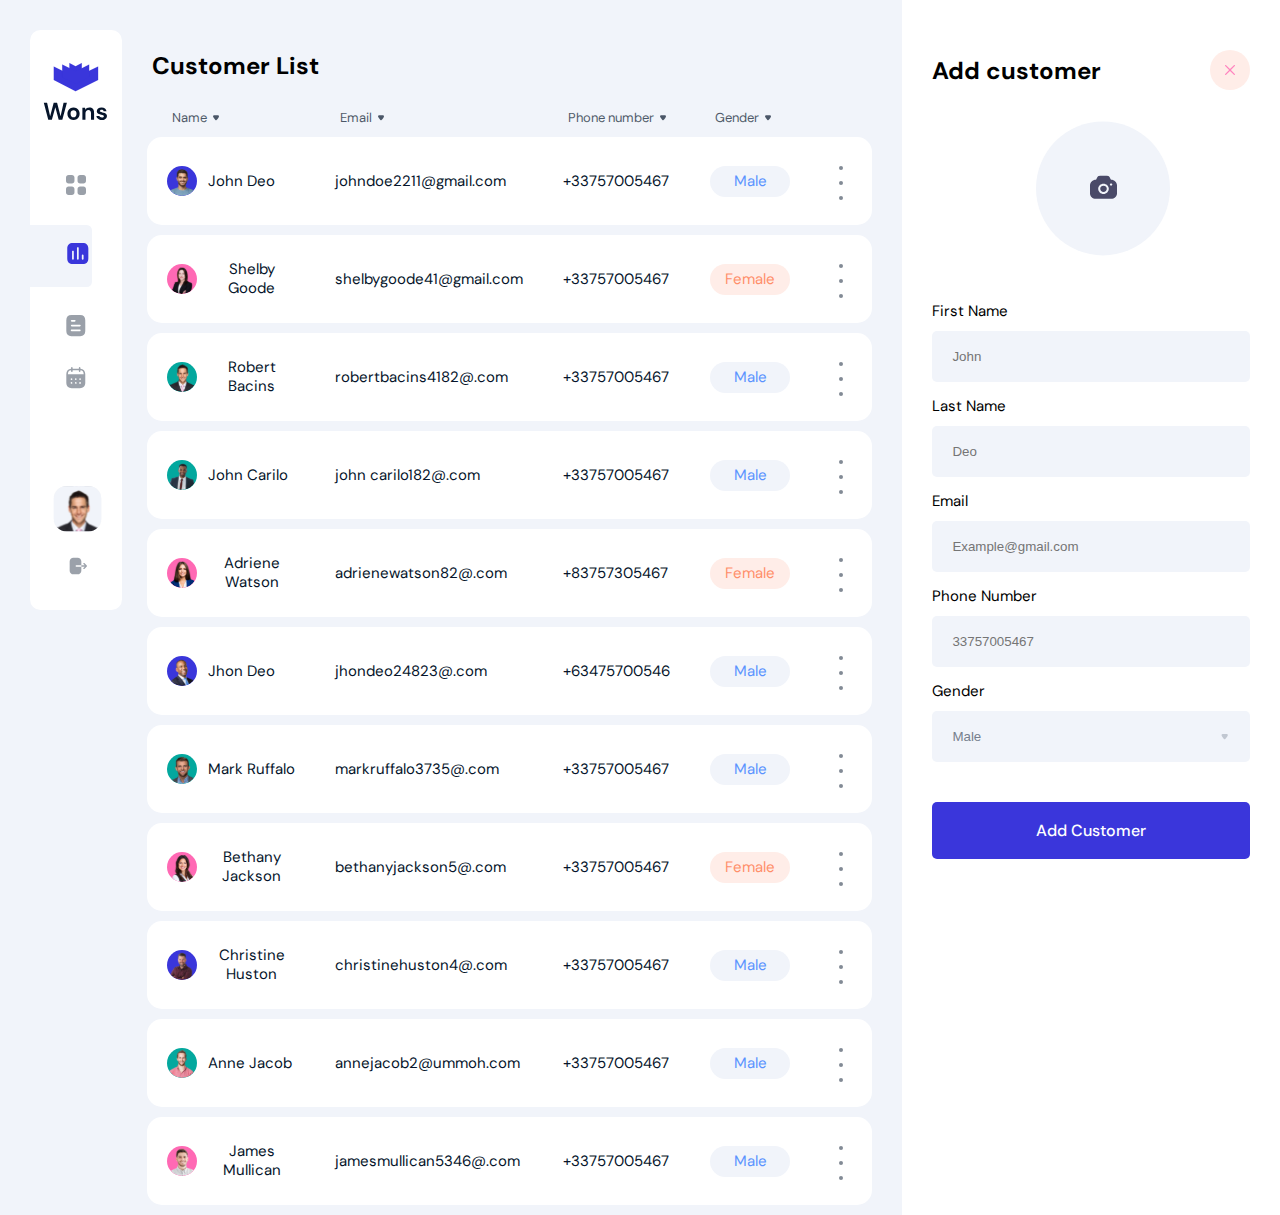
==== customer_list.html @ eb3555b6 "Added a few pages, log in, sign up, and customer list" ====
<!DOCTYPE html>
<html lang="en">
<head>
    <meta charset="UTF-8">
    <meta http-equiv="X-UA-Compatible" content="IE=edge">
    <meta name="viewport" content="width=device-width, user-scalable=no, initial-scale=1.0, maximum-scale=1.0, minimum-scale=1.0">
    <title>Wons</title>
    <link rel="stylesheet" href="css/style.css">
</head>
<body>
    <aside>  
        <div class="container">
            <navigation class="navigation">
                <div class="logo_block">
                    <a href="#"><img src="/img/logo.svg" alt="logo"></a>
                </div>
                <div class="menu_bar">
                    <a href="/index.html" ><svg width="20" height="20" viewBox="0 0 20 20" fill="none" xmlns="http://www.w3.org/2000/svg">
                            <path fill-rule="evenodd" clip-rule="evenodd" d="M2.54 0H5.92C7.33 0 8.46 1.15 8.46 2.561V5.97C8.46 7.39 7.33 8.53 5.92 8.53H2.54C1.14 8.53 0 7.39 0 5.97V2.561C0 1.15 1.14 0 2.54 0ZM2.54 11.4697H5.92C7.33 11.4697 8.46 12.6107 8.46 14.0307V17.4397C8.46 18.8497 7.33 19.9997 5.92 19.9997H2.54C1.14 19.9997 0 18.8497 0 17.4397V14.0307C0 12.6107 1.14 11.4697 2.54 11.4697ZM17.4601 0H14.0801C12.6701 0 11.5401 1.15 11.5401 2.561V5.97C11.5401 7.39 12.6701 8.53 14.0801 8.53H17.4601C18.8601 8.53 20.0001 7.39 20.0001 5.97V2.561C20.0001 1.15 18.8601 0 17.4601 0ZM14.0801 11.4697H17.4601C18.8601 11.4697 20.0001 12.6107 20.0001 14.0307V17.4397C20.0001 18.8497 18.8601 19.9997 17.4601 19.9997H14.0801C12.6701 19.9997 11.5401 18.8497 11.5401 17.4397V14.0307C11.5401 12.6107 12.6701 11.4697 14.0801 11.4697Z" fill="#06152B"/></g></svg></a>                     
                    <a href="/customer_list.html" class="active"><svg width="26" height="27" viewBox="0 0 26 27" fill="none" xmlns="http://www.w3.org/2000/svg">
                            <path fill-rule="evenodd" clip-rule="evenodd" d="M7.86874 2.97266H17.7137C21.2989 2.97266 23.3229 5.01036 23.3335 8.60301V18.4693C23.3335 22.0609 21.2989 24.0997 17.7137 24.0997H7.86874C4.2835 24.0997 2.25 22.0609 2.25 18.4693V8.60301C2.25 5.01036 4.2835 2.97266 7.86874 2.97266ZM12.8438 19.7258C13.2981 19.7258 13.6766 19.3878 13.7188 18.9336V8.16933C13.7609 7.84186 13.6039 7.51334 13.3192 7.33481C13.023 7.15523 12.6646 7.15523 12.381 7.33481C12.0953 7.51334 11.9383 7.84186 11.9688 8.16933V18.9336C12.0226 19.3878 12.401 19.7258 12.8438 19.7258ZM17.6935 19.726C18.1363 19.726 18.5147 19.388 18.5685 18.9337V15.4689C18.5991 15.1298 18.442 14.8139 18.1563 14.6344C17.8727 14.4548 17.5143 14.4548 17.2192 14.6344C16.9335 14.8139 16.7764 15.1298 16.8186 15.4689V18.9337C16.8607 19.388 17.2392 19.726 17.6935 19.726ZM8.80637 18.9349C8.7642 19.3891 8.38576 19.7271 7.93141 19.7271C7.47811 19.7271 7.09861 19.3891 7.0575 18.9349V11.6355C7.02587 11.307 7.18294 10.9805 7.46863 10.801C7.7522 10.6214 8.11167 10.6214 8.3963 10.801C8.67987 10.9805 8.83905 11.307 8.80637 11.6355V18.9349Z" fill="#06152B"/></g></svg></a>
                    <a href="#"><svg width="26" height="27" viewBox="0 0 26 27" fill="none" xmlns="http://www.w3.org/2000/svg">
                            <path fill-rule="evenodd" clip-rule="evenodd" d="M8.37428 3.05957H17.2093C20.4656 3.05957 22.2788 4.93988 22.2788 8.16175V19.0739C22.2788 22.3486 20.4656 24.1866 17.2093 24.1866H8.37428C5.1696 24.1866 3.30371 22.3486 3.30371 19.0739V8.16175C3.30371 4.93988 5.1696 3.05957 8.37428 3.05957ZM8.65858 7.9835V7.97294H11.8095C12.2638 7.97294 12.6328 8.34266 12.6328 8.79584C12.6328 9.26169 12.2638 9.63141 11.8095 9.63141H8.65858C8.20423 9.63141 7.83632 9.26169 7.83632 8.80746C7.83632 8.35322 8.20423 7.9835 8.65858 7.9835ZM8.65858 14.4064H16.9233C17.3766 14.4064 17.7455 14.0367 17.7455 13.5825C17.7455 13.1282 17.3766 12.7575 16.9233 12.7575H8.65858C8.20423 12.7575 7.83632 13.1282 7.83632 13.5825C7.83632 14.0367 8.20423 14.4064 8.65858 14.4064ZM8.65874 19.2336H16.9235C17.3441 19.1913 17.6614 18.8311 17.6614 18.4096C17.6614 17.9765 17.3441 17.6174 16.9235 17.5751H8.65874C8.34249 17.5434 8.03678 17.6913 7.86811 17.966C7.69944 18.2301 7.69944 18.5787 7.86811 18.8533C8.03678 19.1174 8.34249 19.2758 8.65874 19.2336Z" fill="#06152B"/></g></svg></a>
                    <a href="#"><svg width="26" height="27" viewBox="0 0 26 27" fill="none" xmlns="http://www.w3.org/2000/svg">
                            <path fill-rule="evenodd" clip-rule="evenodd" d="M17.4411 3.91447L17.4421 4.70634C20.346 4.93439 22.2642 6.91723 22.2674 9.958L22.2788 18.8586C22.283 22.1739 20.2045 24.2137 16.8728 24.219L8.73469 24.2296C5.42386 24.2338 3.31933 22.1454 3.31517 18.8206L3.30372 10.0245C3.29955 6.96369 5.15012 4.98613 8.05399 4.71901L8.05295 3.92714C8.05191 3.46258 8.39538 3.1131 8.85334 3.1131C9.3113 3.11204 9.65477 3.46047 9.65581 3.92503L9.65685 4.6641L15.8393 4.65566L15.8382 3.91658C15.8372 3.45202 16.1807 3.1036 16.6386 3.10254C17.0862 3.10149 17.4401 3.44991 17.4411 3.91447ZM4.90732 10.3513L20.6652 10.3302V9.96067C20.6205 7.69065 19.4839 6.49968 17.4439 6.32231L17.445 7.13529C17.445 7.58929 17.0921 7.94933 16.6446 7.94933C16.1866 7.95039 15.8421 7.59141 15.8421 7.1374L15.8411 6.28219L9.65864 6.29063L9.65968 7.14479C9.65968 7.59985 9.31725 7.95883 8.85929 7.95883C8.40134 7.95989 8.05683 7.60196 8.05683 7.1469L8.05579 6.33392C6.0262 6.53769 4.90316 7.73289 4.90628 10.023L4.90732 10.3513ZM16.2067 15.1495V15.1611C16.2171 15.6468 16.6126 16.0153 17.0925 16.0047C17.5608 15.9931 17.9345 15.5908 17.9241 15.1051C17.9022 14.6406 17.5265 14.2615 17.0591 14.2626C16.5804 14.2732 16.2057 14.6638 16.2067 15.1495ZM17.0657 19.8899C16.5869 19.8793 16.2008 19.4792 16.1997 18.9935C16.1893 18.5078 16.5734 18.1055 17.0521 18.0939H17.0626C17.5517 18.0939 17.9483 18.4941 17.9483 18.9903C17.9493 19.4866 17.5538 19.8888 17.0657 19.8899ZM11.918 15.1675C11.9388 15.6532 12.3353 16.0323 12.8141 16.0111C13.2825 15.989 13.6561 15.5878 13.6353 15.1021C13.6239 14.627 13.2388 14.2574 12.7704 14.2585C12.2916 14.2796 11.9169 14.6819 11.918 15.1675ZM12.8182 19.8425C12.3394 19.8636 11.9439 19.4846 11.9221 18.9989C11.9221 18.5132 12.2957 18.112 12.7745 18.0898C13.2429 18.0888 13.629 18.4583 13.6394 18.9324C13.6613 19.4191 13.2866 19.8203 12.8182 19.8425ZM7.63024 15.2047C7.65106 15.6904 8.04761 16.0704 8.52638 16.0483C8.99475 16.0272 9.3684 15.6249 9.34655 15.1392C9.33614 14.6641 8.95104 14.2946 8.48163 14.2956C8.00285 14.3167 7.6292 14.719 7.63024 15.2047ZM8.53082 19.8484C8.05204 19.8706 7.65653 19.4905 7.63468 19.0048C7.63363 18.5191 8.00833 18.1168 8.4871 18.0957C8.95547 18.0947 9.34161 18.4642 9.35202 18.9393C9.37388 19.425 9.00022 19.8273 8.53082 19.8484Z" fill="#06152B"/></g></svg></a>                                                                                                                                                                                         
                </div>
                <div class="profile">
                    <a href="/sign_up.html"><img src="/img/profile_photo.svg" alt=""></a>
                    <a href="/log_in.html"><img src="/img/logout.svg" alt=""></a>                    
                </div>
            </navigation>
        </div>
    </aside>
    <main>
        <div class="container_customer">
            <section class="customer_list">
                <div class="header_customer_list">
                    <div class="page_header_title">
                        <h2>Customer List</h2>
                    </div>
                </div>
                <table class="customer_table">
                    <thead>
                        <tr>
                            <th class="desc-black">Name </th>
                            <th class="desc-black">Email </th>
                            <th class="desc-black">Phone number </th>
                            <th class="desc-black">Gender </th>
                        </tr>
                    </thead>
                    <tbody>
                        <tr>
                            <td><div class="customer_profile"><img src="/img/john_deo.svg" class="bg-blue">John Deo</div></td>
                            <td>johndoe2211@gmail.com</td>
                            <td>+33757005467 </td>
                            <td> <div class="gender_M">Male</div></td>
                            <td>
                                <button class="menu_dot">
                                <span class="dot"></span>
                                <span class="dot"></span>
                                <span class="dot"></span>
                                </button>
                            </td>
                        </tr>
                        <tr>
                            <td><div class="customer_profile"><img src="/img/shelby_goode.svg" class="bg-pink">Shelby Goode</div></td>
                            <td>shelbygoode41@gmail.com</td>
                            <td>+33757005467</td>
                            <td><div class="gender_F">Female</div></td>
                            <td>
                                <button class="menu_dot">
                                <span class="dot"></span>
                                <span class="dot"></span>
                                <span class="dot"></span>
                                </button>
                            </td>
                        </tr>
                        <tr>
                            <td><div class="customer_profile"><img src="/img/robert_bacins.svg" class="bg-green">Robert Bacins</div></td>
                            <td>robertbacins4182@.com</td>
                            <td>+33757005467 </td>
                            <td><div class="gender_M">Male</div></td>
                            <td>
                                <button class="menu_dot">
                                <span class="dot"></span>
                                <span class="dot"></span>
                                <span class="dot"></span>
                                </button>
                            </td>
                        </tr>
                        <tr>
                            <td><div class="customer_profile"><img src="/img/john_carilo.svg"class="bg-green">John Carilo</div></td>
                            <td>john carilo182@.com</td>
                            <td>+33757005467 </td>
                            <td><div class="gender_M">Male</div></td>
                            <td>
                                <button class="menu_dot">
                                <span class="dot"></span>
                                <span class="dot"></span>
                                <span class="dot"></span>
                                </button>
                            </td>
                        </tr>
                        <tr>
                            <td><div class="customer_profile"><img src="/img/adriene_watson.svg" class="bg-pink">Adriene Watson</div></td>
                            <td>adrienewatson82@.com</td>
                            <td>+83757305467</td>
                            <td><div class="gender_F">Female</div></td>
                            <td>
                                <button class="menu_dot">
                                <span class="dot"></span>
                                <span class="dot"></span>
                                <span class="dot"></span>
                                </button>
                            </td>
                        </tr>
                        <tr>
                            <td><div class="customer_profile"><img src="/img/john_deoo.svg" class="bg-blue">Jhon Deo</div></td>
                            <td>jhondeo24823@.com</td>
                            <td>+63475700546</td>
                            <td><div class="gender_M">Male</div></td>
                            <td>
                                <button class="menu_dot">
                                <span class="dot"></span>
                                <span class="dot"></span>
                                <span class="dot"></span>
                                </button>
                            </td>
                        </tr>
                        <tr>
                            <td><div class="customer_profile"><img src="/img/mark_ruffalo.svg" class="bg-green">Mark Ruffalo</div></td>
                            <td>markruffalo3735@.com</td>
                            <td>+33757005467 </td>
                            <td><div class="gender_M">Male</div></td>
                            <td>
                                <button class="menu_dot">
                                <span class="dot"></span>
                                <span class="dot"></span>
                                <span class="dot"></span>
                                </button>
                            </td>
                        </tr>
                        <tr>
                            <td><div class="customer_profile"><img src="/img/bethany_jackson.svg"class="bg-pink">Bethany Jackson</div></td>
                            <td>bethanyjackson5@.com</td>
                            <td>+33757005467</td>
                            <td><div class="gender_F">Female</div></td>
                            <td>
                                <button class="menu_dot">
                                <span class="dot"></span>
                                <span class="dot"></span>
                                <span class="dot"></span>
                                </button>
                            </td>
                        </tr>
                        <tr>
                            <td><div class="customer_profile"><img src="/img/christine_huston.svg"class="bg-blue">Christine Huston</div></td>
                            <td>christinehuston4@.com</td>
                            <td>+33757005467</td>
                            <td><div class="gender_M">Male</div></td>
                            <td>
                                <button class="menu_dot">
                                <span class="dot"></span>
                                <span class="dot"></span>
                                <span class="dot"></span>
                                </button>
                            </td>
                        </tr>
                        <tr>
                            <td><div class="customer_profile"><img src="/img/anne_jacob.svg"class="bg-green">Anne Jacob</div></td>
                            <td>annejacob2@ummoh.com</td>
                            <td>+33757005467</td>
                            <td><div class="gender_M">Male</div></td>
                            <td>
                                <button class="menu_dot">
                                <span class="dot"></span>
                                <span class="dot"></span>
                                <span class="dot"></span>
                                </button>
                            </td>
                        </tr>
                        <tr>
                            <td><div class="customer_profile"><img src="/img/james_mullican.svg"class="bg-pink">James Mullican</div></td>
                            <td>jamesmullican5346@.com</td>
                            <td>+33757005467</td>
                            <td><div class="gender_M">Male</div></td> 
                            <td>
                                <button class="menu_dot">
                                <span class="dot"></span>
                                <span class="dot"></span>
                                <span class="dot"></span>
                                </button>
                            </td>
                        </tr>
                    </tbody>
                </table>      
            </section>
            <section class="add_customer">
                <div class="header_customer_list">
                    <div class="page_header_title">
                        <h2>Add customer</h2>
                        <button class="close_btn"><img src="/img/close_btn.svg" alt="">
                        </button>
                    </div>
                    <button class="add_photo"><img src="/img/download_photo.svg" alt=""></button>
                </div>
                <form class="form add_customer_input">
                    <label for="first_name">First Name</label>
                    <input type="text"  placeholder="John">
                    <label for="last_name"> Last Name</label>
                    <input type="text"  placeholder="Deo">
                    <label for="email">Email</label>
                    <input required type="email" placeholder="Example@gmail.com">
                    <label for="phone_nr">Phone Number</label>
                    <input required type="tel"  placeholder="33757005467">
                    <label for="gender">Gender</label>
                    <select class="customer_gender" name="Gender" >
                        <option value="Male">Male</option>
                        <option value="Female">Female</option>
                    </select>
                    <button class="btn"> Add Customer
                    </button>  
            </section>
        </div>        
    </main> 
    <script>
        let close = document.querySelector('.close_btn')
        close.addEventListener('click', function() {
            document.querySelector('.add_customer').style.display = 'none'
        })

        document.addEventListener('click', function(event) {
            if (event.target.closest('.customer_table tr td')) {
                document.querySelector('.add_customer').style.removeProperty('display')
            }
        })
    </script>
</body>
</html>
---- css/style.css ----
@import url('https://fonts.googleapis.com/css2?family=DM+Sans:wght@400;500;700&display=swap');
@import url('./aside.css');
@import url('./page_header.css');
@import url('./result.css');
@import url('./analitycs.css');
@import url('./orders.css');
@import url('./customer_list.css');
@import url('./form.css');
@import url('./add_customer.css');
@import url('./sign_up.css');
@import url('./log_in.css');


* {
    box-sizing: border-box;
}

html, body, footer {
    font-family: 'DM Sans', Verdana, Tahoma, sans-serif;
    font-weight: 400;
    margin: 0;
    background: #F1F4FA;   
}

h1, h2, h3, h4, h5, h6, p {
    margin: 0;
}

main {
    margin-left: 147px ;
}

:root {
    --main-color:#06152B;
}

:root {
    --background-color:#F1F4FA;
}

.title_of_section {
    opacity: 0.7;
    font-size: 19.0143px;
    line-height: 25px;
    position: absolute;
    top: 30px;
    left: 22px;
}

.dot {
    height: 4px;
    width: 4px;
    background: var(--main-color);
    opacity: 0.5;
    border-radius: 50%;
    display: inline-block;
}

.menu_dot {
    position: absolute;
    top: 30px;
    right: 60px;
    border:0;
    background:none;
    cursor: pointer;
}

.menu_dot :hover {
    opacity: 1;
}

a {
    text-decoration: none;
}

button:hover {
    cursor: pointer;
}
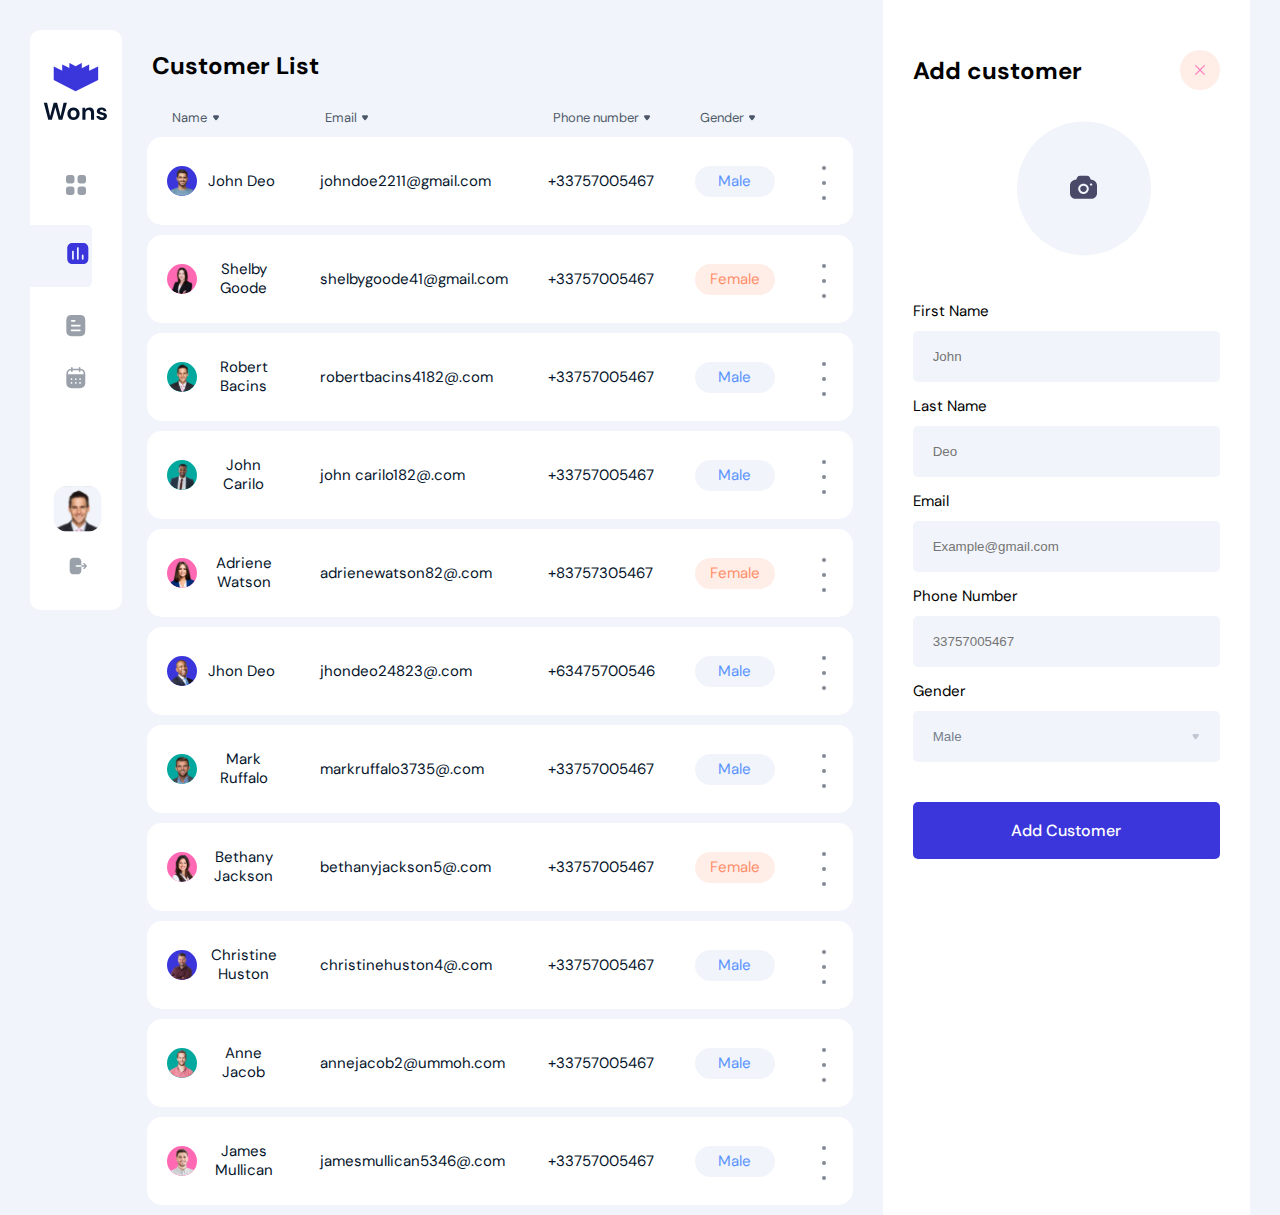
==== commit 13a942fe: "chenged width for index.html page" ====
--- a/customer_list.html
+++ b/customer_list.html
@@ -12,12 +12,12 @@
         <div class="container">
             <navigation class="navigation">
                 <div class="logo_block">
-                    <a href="#"><img src="/img/logo.svg" alt="logo"></a>
+                    <a href="#"><img src="img/logo.svg" alt="logo"></a>
                 </div>
                 <div class="menu_bar">
-                    <a href="/index.html" ><svg width="20" height="20" viewBox="0 0 20 20" fill="none" xmlns="http://www.w3.org/2000/svg">
+                    <a href="index.html" ><svg width="20" height="20" viewBox="0 0 20 20" fill="none" xmlns="http://www.w3.org/2000/svg">
                             <path fill-rule="evenodd" clip-rule="evenodd" d="M2.54 0H5.92C7.33 0 8.46 1.15 8.46 2.561V5.97C8.46 7.39 7.33 8.53 5.92 8.53H2.54C1.14 8.53 0 7.39 0 5.97V2.561C0 1.15 1.14 0 2.54 0ZM2.54 11.4697H5.92C7.33 11.4697 8.46 12.6107 8.46 14.0307V17.4397C8.46 18.8497 7.33 19.9997 5.92 19.9997H2.54C1.14 19.9997 0 18.8497 0 17.4397V14.0307C0 12.6107 1.14 11.4697 2.54 11.4697ZM17.4601 0H14.0801C12.6701 0 11.5401 1.15 11.5401 2.561V5.97C11.5401 7.39 12.6701 8.53 14.0801 8.53H17.4601C18.8601 8.53 20.0001 7.39 20.0001 5.97V2.561C20.0001 1.15 18.8601 0 17.4601 0ZM14.0801 11.4697H17.4601C18.8601 11.4697 20.0001 12.6107 20.0001 14.0307V17.4397C20.0001 18.8497 18.8601 19.9997 17.4601 19.9997H14.0801C12.6701 19.9997 11.5401 18.8497 11.5401 17.4397V14.0307C11.5401 12.6107 12.6701 11.4697 14.0801 11.4697Z" fill="#06152B"/></g></svg></a>                     
-                    <a href="/customer_list.html" class="active"><svg width="26" height="27" viewBox="0 0 26 27" fill="none" xmlns="http://www.w3.org/2000/svg">
+                    <a href="customer_list.html" class="active"><svg width="26" height="27" viewBox="0 0 26 27" fill="none" xmlns="http://www.w3.org/2000/svg">
                             <path fill-rule="evenodd" clip-rule="evenodd" d="M7.86874 2.97266H17.7137C21.2989 2.97266 23.3229 5.01036 23.3335 8.60301V18.4693C23.3335 22.0609 21.2989 24.0997 17.7137 24.0997H7.86874C4.2835 24.0997 2.25 22.0609 2.25 18.4693V8.60301C2.25 5.01036 4.2835 2.97266 7.86874 2.97266ZM12.8438 19.7258C13.2981 19.7258 13.6766 19.3878 13.7188 18.9336V8.16933C13.7609 7.84186 13.6039 7.51334 13.3192 7.33481C13.023 7.15523 12.6646 7.15523 12.381 7.33481C12.0953 7.51334 11.9383 7.84186 11.9688 8.16933V18.9336C12.0226 19.3878 12.401 19.7258 12.8438 19.7258ZM17.6935 19.726C18.1363 19.726 18.5147 19.388 18.5685 18.9337V15.4689C18.5991 15.1298 18.442 14.8139 18.1563 14.6344C17.8727 14.4548 17.5143 14.4548 17.2192 14.6344C16.9335 14.8139 16.7764 15.1298 16.8186 15.4689V18.9337C16.8607 19.388 17.2392 19.726 17.6935 19.726ZM8.80637 18.9349C8.7642 19.3891 8.38576 19.7271 7.93141 19.7271C7.47811 19.7271 7.09861 19.3891 7.0575 18.9349V11.6355C7.02587 11.307 7.18294 10.9805 7.46863 10.801C7.7522 10.6214 8.11167 10.6214 8.3963 10.801C8.67987 10.9805 8.83905 11.307 8.80637 11.6355V18.9349Z" fill="#06152B"/></g></svg></a>
                     <a href="#"><svg width="26" height="27" viewBox="0 0 26 27" fill="none" xmlns="http://www.w3.org/2000/svg">
                             <path fill-rule="evenodd" clip-rule="evenodd" d="M8.37428 3.05957H17.2093C20.4656 3.05957 22.2788 4.93988 22.2788 8.16175V19.0739C22.2788 22.3486 20.4656 24.1866 17.2093 24.1866H8.37428C5.1696 24.1866 3.30371 22.3486 3.30371 19.0739V8.16175C3.30371 4.93988 5.1696 3.05957 8.37428 3.05957ZM8.65858 7.9835V7.97294H11.8095C12.2638 7.97294 12.6328 8.34266 12.6328 8.79584C12.6328 9.26169 12.2638 9.63141 11.8095 9.63141H8.65858C8.20423 9.63141 7.83632 9.26169 7.83632 8.80746C7.83632 8.35322 8.20423 7.9835 8.65858 7.9835ZM8.65858 14.4064H16.9233C17.3766 14.4064 17.7455 14.0367 17.7455 13.5825C17.7455 13.1282 17.3766 12.7575 16.9233 12.7575H8.65858C8.20423 12.7575 7.83632 13.1282 7.83632 13.5825C7.83632 14.0367 8.20423 14.4064 8.65858 14.4064ZM8.65874 19.2336H16.9235C17.3441 19.1913 17.6614 18.8311 17.6614 18.4096C17.6614 17.9765 17.3441 17.6174 16.9235 17.5751H8.65874C8.34249 17.5434 8.03678 17.6913 7.86811 17.966C7.69944 18.2301 7.69944 18.5787 7.86811 18.8533C8.03678 19.1174 8.34249 19.2758 8.65874 19.2336Z" fill="#06152B"/></g></svg></a>
@@ -25,8 +25,8 @@
                             <path fill-rule="evenodd" clip-rule="evenodd" d="M17.4411 3.91447L17.4421 4.70634C20.346 4.93439 22.2642 6.91723 22.2674 9.958L22.2788 18.8586C22.283 22.1739 20.2045 24.2137 16.8728 24.219L8.73469 24.2296C5.42386 24.2338 3.31933 22.1454 3.31517 18.8206L3.30372 10.0245C3.29955 6.96369 5.15012 4.98613 8.05399 4.71901L8.05295 3.92714C8.05191 3.46258 8.39538 3.1131 8.85334 3.1131C9.3113 3.11204 9.65477 3.46047 9.65581 3.92503L9.65685 4.6641L15.8393 4.65566L15.8382 3.91658C15.8372 3.45202 16.1807 3.1036 16.6386 3.10254C17.0862 3.10149 17.4401 3.44991 17.4411 3.91447ZM4.90732 10.3513L20.6652 10.3302V9.96067C20.6205 7.69065 19.4839 6.49968 17.4439 6.32231L17.445 7.13529C17.445 7.58929 17.0921 7.94933 16.6446 7.94933C16.1866 7.95039 15.8421 7.59141 15.8421 7.1374L15.8411 6.28219L9.65864 6.29063L9.65968 7.14479C9.65968 7.59985 9.31725 7.95883 8.85929 7.95883C8.40134 7.95989 8.05683 7.60196 8.05683 7.1469L8.05579 6.33392C6.0262 6.53769 4.90316 7.73289 4.90628 10.023L4.90732 10.3513ZM16.2067 15.1495V15.1611C16.2171 15.6468 16.6126 16.0153 17.0925 16.0047C17.5608 15.9931 17.9345 15.5908 17.9241 15.1051C17.9022 14.6406 17.5265 14.2615 17.0591 14.2626C16.5804 14.2732 16.2057 14.6638 16.2067 15.1495ZM17.0657 19.8899C16.5869 19.8793 16.2008 19.4792 16.1997 18.9935C16.1893 18.5078 16.5734 18.1055 17.0521 18.0939H17.0626C17.5517 18.0939 17.9483 18.4941 17.9483 18.9903C17.9493 19.4866 17.5538 19.8888 17.0657 19.8899ZM11.918 15.1675C11.9388 15.6532 12.3353 16.0323 12.8141 16.0111C13.2825 15.989 13.6561 15.5878 13.6353 15.1021C13.6239 14.627 13.2388 14.2574 12.7704 14.2585C12.2916 14.2796 11.9169 14.6819 11.918 15.1675ZM12.8182 19.8425C12.3394 19.8636 11.9439 19.4846 11.9221 18.9989C11.9221 18.5132 12.2957 18.112 12.7745 18.0898C13.2429 18.0888 13.629 18.4583 13.6394 18.9324C13.6613 19.4191 13.2866 19.8203 12.8182 19.8425ZM7.63024 15.2047C7.65106 15.6904 8.04761 16.0704 8.52638 16.0483C8.99475 16.0272 9.3684 15.6249 9.34655 15.1392C9.33614 14.6641 8.95104 14.2946 8.48163 14.2956C8.00285 14.3167 7.6292 14.719 7.63024 15.2047ZM8.53082 19.8484C8.05204 19.8706 7.65653 19.4905 7.63468 19.0048C7.63363 18.5191 8.00833 18.1168 8.4871 18.0957C8.95547 18.0947 9.34161 18.4642 9.35202 18.9393C9.37388 19.425 9.00022 19.8273 8.53082 19.8484Z" fill="#06152B"/></g></svg></a>                                                                                                                                                                                         
                 </div>
                 <div class="profile">
-                    <a href="/sign_up.html"><img src="/img/profile_photo.svg" alt=""></a>
-                    <a href="/log_in.html"><img src="/img/logout.svg" alt=""></a>                    
+                    <a href="sign_up.html"><img src="img/profile_photo.svg" alt=""></a>
+                    <a href="log_in.html"><img src="img/logout.svg" alt=""></a>                    
                 </div>
             </navigation>
         </div>
@@ -50,7 +50,7 @@
                     </thead>
                     <tbody>
                         <tr>
-                            <td><div class="customer_profile"><img src="/img/john_deo.svg" class="bg-blue">John Deo</div></td>
+                            <td><div class="customer_profile"><img src="img/john_deo.svg" class="bg-blue">John Deo</div></td>
                             <td>johndoe2211@gmail.com</td>
                             <td>+33757005467 </td>
                             <td> <div class="gender_M">Male</div></td>
@@ -63,7 +63,7 @@
                             </td>
                         </tr>
                         <tr>
-                            <td><div class="customer_profile"><img src="/img/shelby_goode.svg" class="bg-pink">Shelby Goode</div></td>
+                            <td><div class="customer_profile"><img src="img/shelby_goode.svg" class="bg-pink">Shelby Goode</div></td>
                             <td>shelbygoode41@gmail.com</td>
                             <td>+33757005467</td>
                             <td><div class="gender_F">Female</div></td>
@@ -76,7 +76,7 @@
                             </td>
                         </tr>
                         <tr>
-                            <td><div class="customer_profile"><img src="/img/robert_bacins.svg" class="bg-green">Robert Bacins</div></td>
+                            <td><div class="customer_profile"><img src="img/robert_bacins.svg" class="bg-green">Robert Bacins</div></td>
                             <td>robertbacins4182@.com</td>
                             <td>+33757005467 </td>
                             <td><div class="gender_M">Male</div></td>
@@ -89,7 +89,7 @@
                             </td>
                         </tr>
                         <tr>
-                            <td><div class="customer_profile"><img src="/img/john_carilo.svg"class="bg-green">John Carilo</div></td>
+                            <td><div class="customer_profile"><img src="img/john_carilo.svg"class="bg-green">John Carilo</div></td>
                             <td>john carilo182@.com</td>
                             <td>+33757005467 </td>
                             <td><div class="gender_M">Male</div></td>
@@ -102,7 +102,7 @@
                             </td>
                         </tr>
                         <tr>
-                            <td><div class="customer_profile"><img src="/img/adriene_watson.svg" class="bg-pink">Adriene Watson</div></td>
+                            <td><div class="customer_profile"><img src="img/adriene_watson.svg" class="bg-pink">Adriene Watson</div></td>
                             <td>adrienewatson82@.com</td>
                             <td>+83757305467</td>
                             <td><div class="gender_F">Female</div></td>
@@ -115,7 +115,7 @@
                             </td>
                         </tr>
                         <tr>
-                            <td><div class="customer_profile"><img src="/img/john_deoo.svg" class="bg-blue">Jhon Deo</div></td>
+                            <td><div class="customer_profile"><img src="img/john_deoo.svg" class="bg-blue">Jhon Deo</div></td>
                             <td>jhondeo24823@.com</td>
                             <td>+63475700546</td>
                             <td><div class="gender_M">Male</div></td>
@@ -128,7 +128,7 @@
                             </td>
                         </tr>
                         <tr>
-                            <td><div class="customer_profile"><img src="/img/mark_ruffalo.svg" class="bg-green">Mark Ruffalo</div></td>
+                            <td><div class="customer_profile"><img src="img/mark_ruffalo.svg" class="bg-green">Mark Ruffalo</div></td>
                             <td>markruffalo3735@.com</td>
                             <td>+33757005467 </td>
                             <td><div class="gender_M">Male</div></td>
@@ -141,7 +141,7 @@
                             </td>
                         </tr>
                         <tr>
-                            <td><div class="customer_profile"><img src="/img/bethany_jackson.svg"class="bg-pink">Bethany Jackson</div></td>
+                            <td><div class="customer_profile"><img src="img/bethany_jackson.svg"class="bg-pink">Bethany Jackson</div></td>
                             <td>bethanyjackson5@.com</td>
                             <td>+33757005467</td>
                             <td><div class="gender_F">Female</div></td>
@@ -154,7 +154,7 @@
                             </td>
                         </tr>
                         <tr>
-                            <td><div class="customer_profile"><img src="/img/christine_huston.svg"class="bg-blue">Christine Huston</div></td>
+                            <td><div class="customer_profile"><img src="img/christine_huston.svg"class="bg-blue">Christine Huston</div></td>
                             <td>christinehuston4@.com</td>
                             <td>+33757005467</td>
                             <td><div class="gender_M">Male</div></td>
@@ -167,7 +167,7 @@
                             </td>
                         </tr>
                         <tr>
-                            <td><div class="customer_profile"><img src="/img/anne_jacob.svg"class="bg-green">Anne Jacob</div></td>
+                            <td><div class="customer_profile"><img src="img/anne_jacob.svg"class="bg-green">Anne Jacob</div></td>
                             <td>annejacob2@ummoh.com</td>
                             <td>+33757005467</td>
                             <td><div class="gender_M">Male</div></td>
@@ -180,7 +180,7 @@
                             </td>
                         </tr>
                         <tr>
-                            <td><div class="customer_profile"><img src="/img/james_mullican.svg"class="bg-pink">James Mullican</div></td>
+                            <td><div class="customer_profile"><img src="img/james_mullican.svg"class="bg-pink">James Mullican</div></td>
                             <td>jamesmullican5346@.com</td>
                             <td>+33757005467</td>
                             <td><div class="gender_M">Male</div></td> 
@@ -199,10 +199,10 @@
                 <div class="header_customer_list">
                     <div class="page_header_title">
                         <h2>Add customer</h2>
-                        <button class="close_btn"><img src="/img/close_btn.svg" alt="">
+                        <button class="close_btn"><img src="img/close_btn.svg" alt="">
                         </button>
                     </div>
-                    <button class="add_photo"><img src="/img/download_photo.svg" alt=""></button>
+                    <button class="add_photo"><img src="img/download_photo.svg" alt=""></button>
                 </div>
                 <form class="form add_customer_input">
                     <label for="first_name">First Name</label>
--- a/css/style.css
+++ b/css/style.css
@@ -28,6 +28,7 @@
 
 main {
     margin-left: 147px ;
+    margin-right: 30px;
 }
 
 :root {
